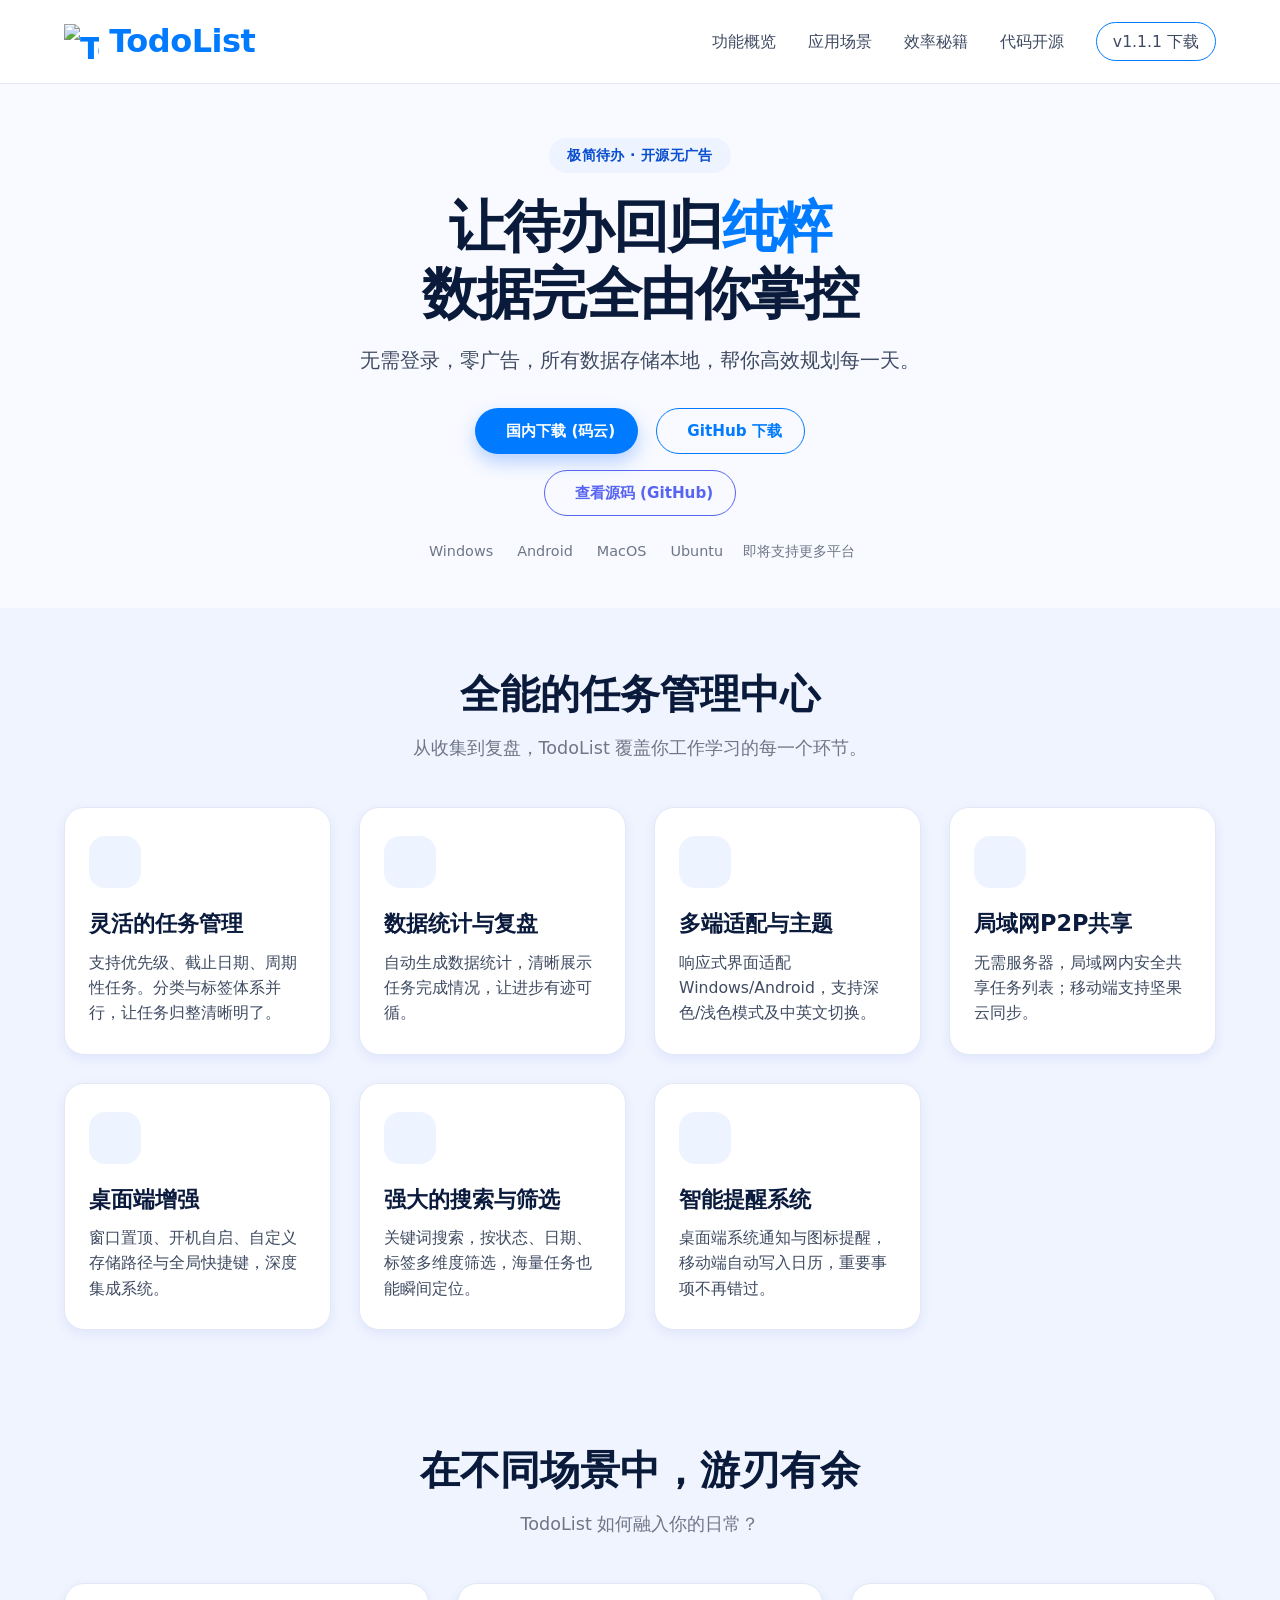
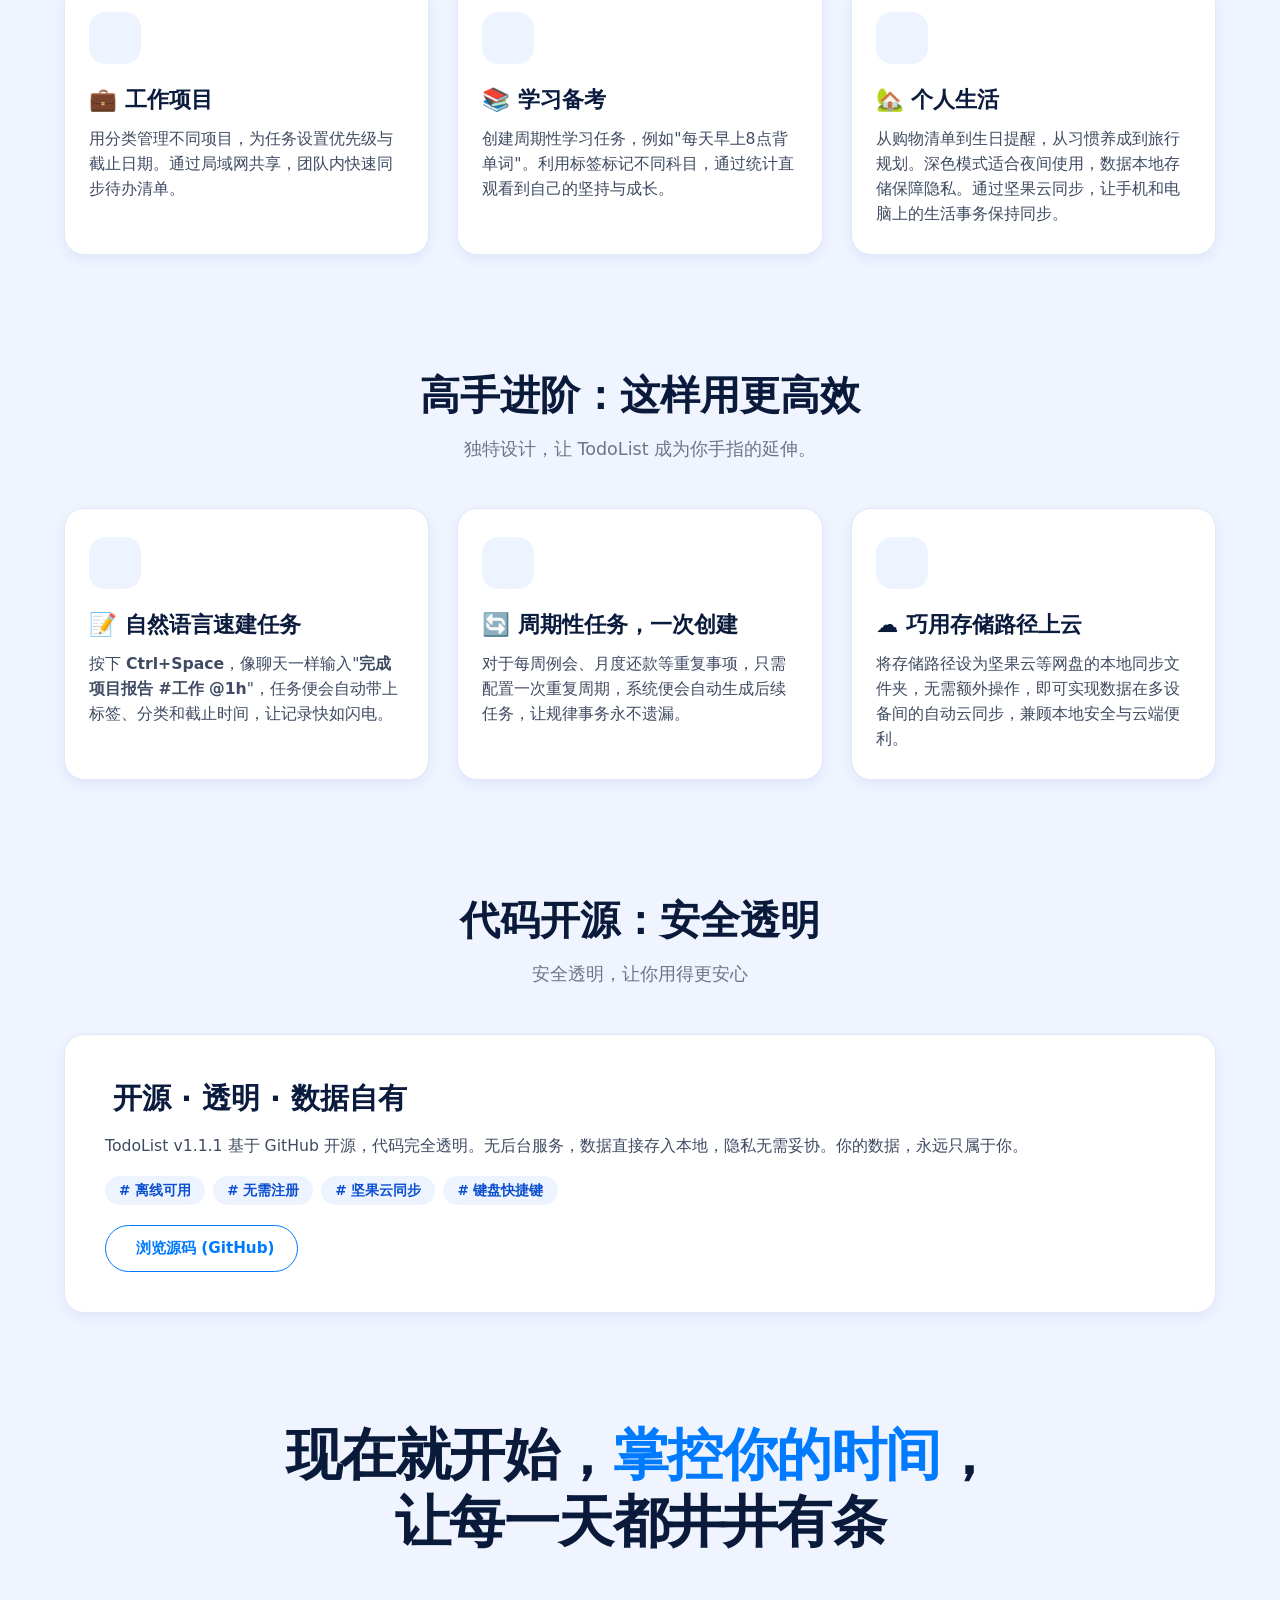
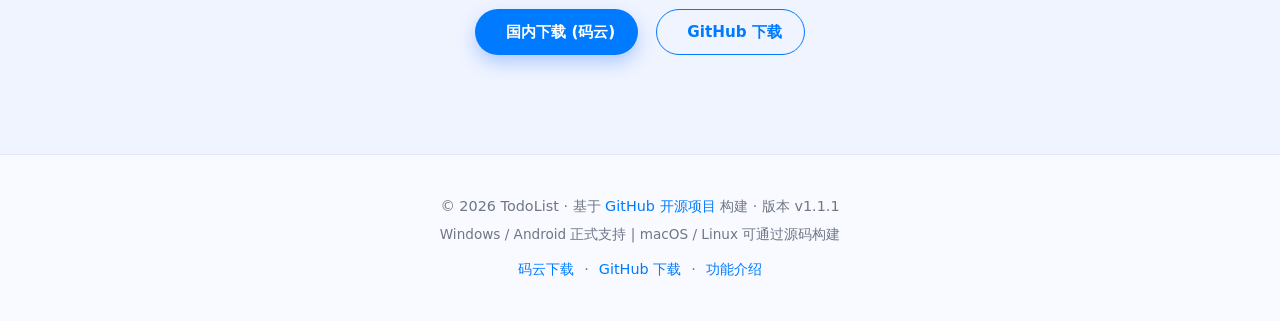
==== docs/index.html @ 0b4b512d "docs: update GitHub Pages for release v1.1.1." ====
<!DOCTYPE html>
<html lang="zh-CN">

<head>
    <meta charset="UTF-8">
    <meta name="viewport" content="width=device-width, initial-scale=1.0, maximum-scale=5.0, user-scalable=yes">
    <title>TodoList - 极简待办 · 数据自有 · 开源高效</title>
    <link href="https://cdn.jsdelivr.net/npm/remixicon@4.1.0/fonts/remixicon.css" rel="stylesheet"/>
    <link rel="icon" type="image/x-icon" href="/docs/favicon.ico">
    <style>
        /* ===================================
           TodoList 官网样式 - 蓝色主题
           全宽响应式布局
           =================================== */

        /* CSS 变量 */
        :root {
            /* 蓝色主色调 */
            --primary: #007bff;
            --primary-dark: #0a4fcf;
            --primary-light: #eef4ff;
            --primary-soft: #d9e7ff;
            --surface: #ffffff;
            --background: #f8faff;
            --background-alt: #f0f4ff;
            --text-primary: #0b1b3d;
            --text-secondary: #3f4b62;
            --text-muted: #6e7687;
            --border: #e2e8f5;
            --shadow-sm: 0 4px 12px rgba(26, 80, 200, 0.08);
            --shadow-md: 0 12px 28px rgba(17, 51, 150, 0.12);
            --radius: 20px;
            --radius-sm: 12px;
            --transition: all 0.3s ease;
        }

        /* 全局重置 */
        * {
            margin: 0;
            padding: 0;
            box-sizing: border-box;
        }

        html {
            scroll-behavior: smooth;
            scroll-padding-top: 80px;
        }

        body {
            font-family: 'Inter', system-ui, -apple-system, 'Segoe UI', Roboto, 'Helvetica Neue', sans-serif;
            background-color: var(--background);
            color: var(--text-primary);
            line-height: 1.6;
            -webkit-font-smoothing: antialiased;
            width: 100%;
            min-height: 100vh;
        }

        /* ===================================
           导航栏
           =================================== */
        .navbar {
            width: 100%;
            background: rgba(255, 255, 255, 0.9);
            backdrop-filter: blur(12px);
            -webkit-backdrop-filter: blur(12px);
            border-bottom: 1px solid var(--border);
            position: sticky;
            top: 0;
            z-index: 1000;
        }

        .nav-inner {
            width: 100%;
            padding: 16px 5vw;
            display: flex;
            align-items: center;
            justify-content: space-between;
            flex-wrap: wrap;
            gap: 16px;
        }

        .logo {
            display: flex;
            align-items: center;
            gap: 10px;
            font-weight: 800;
            font-size: clamp(1.3rem, 2.8vw, 2.0rem);
            color: var(--primary);
            letter-spacing: -0.5px;
            white-space: nowrap;
        }

        .logo i {
            font-size: clamp(1.6rem, 3vw, 2rem);
            color: var(--primary);
        }

        /* 自定义Logo图标样式 */
        .logo-icon {
            width: clamp(1.8rem, 3vw, 2.2rem);
            height: clamp(1.8rem, 3vw, 2.2rem);
            object-fit: contain;
            /* 如果图标边缘有锯齿，可添加以下属性柔化 */
            image-rendering: auto;
        }

        /* 移动端菜单按钮 */
        .mobile-menu-toggle {
            display: none;
            background: none;
            border: none;
            font-size: 1.8rem;
            color: var(--text-primary);
            cursor: pointer;
            padding: 4px 8px;
        }

        .nav-links {
            display: flex;
            align-items: center;
            gap: clamp(16px, 3vw, 32px);
            flex-wrap: wrap;
        }

        .nav-links a {
            text-decoration: none;
            color: var(--text-secondary);
            font-weight: 500;
            transition: var(--transition);
            font-size: clamp(0.9rem, 1.5vw, 0.98rem);
            white-space: nowrap;
        }

        .nav-links a:hover {
            color: var(--primary);
        }

        /* 按钮样式 */
        .btn {
            padding: 10px 22px;
            border-radius: 40px;
            font-weight: 600;
            text-decoration: none;
            display: inline-flex;
            align-items: center;
            gap: 8px;
            transition: var(--transition);
            font-size: clamp(0.88rem, 1.4vw, 0.95rem);
            border: 1px solid transparent;
            cursor: pointer;
            white-space: nowrap;
        }

        .btn-sm {
            padding: 6px 16px;
            font-size: 0.85rem;
        }

        .btn-primary {
            background: var(--primary);
            color: white;
            box-shadow: 0 8px 18px rgba(30, 111, 255, 0.3);
        }

        .btn-primary:hover {
            background: var(--primary-dark);
            transform: translateY(-2px);
            box-shadow: 0 14px 24px rgba(30, 111, 255, 0.35);
        }

        .btn-outline {
            background: transparent;
            border-color: var(--primary);
            color: var(--primary);
        }

        .btn-outline:hover {
            background: var(--primary-light);
            transform: translateY(-2px);
        }

        /* ===================================
           英雄区域
           =================================== */
        .hero {
            width: 100%;
            padding: 6vh 5vw 5vh;
            text-align: center;
        }

        .hero-content {
            width: 100%;
            max-width: 800px;
            margin: 0 auto;
            padding: 0 1rem;
        }

        .badge {
            background: var(--primary-light);
            color: var(--primary-dark);
            font-weight: 600;
            padding: 6px 18px;
            border-radius: 30px;
            display: inline-block;
            margin-bottom: 20px;
            font-size: clamp(0.8rem, 1.4vw, 0.9rem);
            letter-spacing: 0.3px;
        }

        .hero h1 {
            font-size: clamp(2rem, 5vw, 3.5rem);
            font-weight: 800;
            letter-spacing: -1.5px;
            margin-bottom: 16px;
            line-height: 1.2;
            color: #0a1a3a;
            word-break: keep-all;
        }

        .hero-highlight {
            color: var(--primary);
            position: relative;
        }

        .hero-desc {
            font-size: clamp(1rem, 2vw, 1.25rem);
            color: var(--text-secondary);
            max-width: 680px;
            margin: 0 auto 32px;
            padding: 0 1rem;
        }

        .hero-buttons {
            display: flex;
            justify-content: center;
            gap: clamp(12px, 2vw, 18px);
            flex-wrap: wrap;
            margin-top: 28px;
        }

        .platform-info {
            margin-top: clamp(16px, 2vw, 24px);
            color: var(--text-muted);
            font-size: clamp(0.82rem, 1.3vw, 0.9rem);
            display: flex;
            justify-content: center;
            gap: clamp(12px, 2vw, 20px);
            flex-wrap: wrap;
        }

        .platform-info span {
            display: inline-flex;
            align-items: center;
            gap: 4px;
        }

        /* ===================================
           通用区块
           =================================== */
        .section {
            width: 100%;
            padding: clamp(40px, 6vh, 70px) 0;
        }

        .section-alt {
            background: var(--background-alt);
        }

        .section-inner {
            width: 100%;
            padding: 0 5vw;
        }

        .section-title {
            text-align: center;
            margin-bottom: clamp(32px, 5vh, 48px);
        }

        .section-title h2 {
            font-size: clamp(1.6rem, 3.5vw, 2.5rem);
            font-weight: 700;
            color: #0a1a3a;
            margin-bottom: 8px;
        }

        .section-title p {
            color: var(--text-muted);
            font-size: clamp(0.95rem, 1.6vw, 1.1rem);
        }

        /* 网格系统 */
        .grid {
            display: grid;
            gap: clamp(16px, 2.5vw, 28px);
            width: 100%;
        }

        .grid-3 {
            grid-template-columns: repeat(auto-fit, minmax(min(100%, 320px), 1fr));
        }

        .grid-4 {
            grid-template-columns: repeat(auto-fit, minmax(min(100%, 260px), 1fr));
        }

        /* 卡片 */
        .card {
            background: var(--surface);
            padding: clamp(20px, 3vw, 28px) clamp(18px, 2.5vw, 24px);
            border-radius: var(--radius);
            box-shadow: var(--shadow-sm);
            transition: var(--transition);
            border: 1px solid var(--border);
            height: 100%;
        }

        .card:hover {
            transform: translateY(-5px);
            box-shadow: var(--shadow-md);
            border-color: var(--primary-soft);
        }

        .card-icon {
            font-size: clamp(1.8rem, 3vw, 2.2rem);
            color: var(--primary);
            margin-bottom: clamp(14px, 2vw, 18px);
            background: var(--primary-light);
            width: clamp(42px, 6vw, 52px);
            height: clamp(42px, 6vw, 52px);
            display: flex;
            align-items: center;
            justify-content: center;
            border-radius: 16px;
            flex-shrink: 0;
        }

        .card h3 {
            font-size: clamp(1.15rem, 1.8vw, 1.4rem);
            margin-bottom: 8px;
            font-weight: 650;
        }

        .card p {
            color: var(--text-secondary);
            font-size: clamp(0.9rem, 1.4vw, 0.98rem);
            line-height: 1.6;
        }

        /* 开源特色区块 */
        .oss-highlight {
            background: var(--surface);
            border-radius: var(--radius);
            padding: clamp(24px, 4vw, 40px);
            display: flex;
            flex-wrap: wrap;
            gap: clamp(20px, 3vw, 30px);
            align-items: center;
            border: 1px solid var(--border);
            box-shadow: var(--shadow-sm);
            width: 100%;
        }

        .oss-text {
            flex: 1 1 300px;
            min-width: 260px;
        }

        .oss-text h3 {
            font-size: clamp(1.3rem, 2.5vw, 1.8rem);
            font-weight: 700;
            margin-bottom: 12px;
        }

        .icon-blue {
            color: var(--primary);
            margin-right: 8px;
        }

        .oss-text p {
            color: var(--text-secondary);
            margin-bottom: 18px;
            font-size: clamp(0.9rem, 1.4vw, 0.98rem);
        }

        .tag-list {
            display: flex;
            flex-wrap: wrap;
            gap: 8px;
            margin: 16px 0 20px;
        }

        .tag {
            background: var(--primary-light);
            color: var(--primary-dark);
            padding: 4px 14px;
            border-radius: 20px;
            font-size: clamp(0.78rem, 1.2vw, 0.85rem);
            font-weight: 600;
            white-space: nowrap;
        }

        .platform-icons {
            display: flex;
            flex-wrap: wrap;
            gap: 8px;
            align-items: center;
        }

        .platform-icons i {
            font-size: clamp(1.8rem, 3vw, 2.2rem);
            color: var(--text-secondary);
            transition: var(--transition);
        }

        .platform-icons i:hover {
            color: var(--primary);
        }

        /* 用户评价卡片 */
        .testimonial-card {
            background: var(--primary-light);
            padding: clamp(18px, 2.5vw, 24px);
            border-radius: var(--radius);
            border: none;
        }

        .testimonial-text {
            font-style: italic;
            margin-bottom: 14px;
            color: var(--text-secondary);
            font-size: clamp(0.9rem, 1.4vw, 0.95rem);
        }

        .testimonial-author {
            color: var(--primary-dark);
            font-weight: 650;
        }

        /* ===================================
           结尾下载引导区 (CTA Bottom)
           =================================== */
        .hero-bottom {
            padding: 6vh 5vw 5vh;
            background: var(--background-alt);
        }

        .hero-bottom .hero-buttons {
            margin-top: 54px;
            margin-bottom: 54px;
        }

        /* ===================================
           页脚
           =================================== */
        .footer {
            width: 100%;
            padding: clamp(30px, 5vh, 40px) 0;
            border-top: 1px solid var(--border);
            text-align: center;
        }

        .footer-inner {
            width: 100%;
            padding: 0 5vw;
            color: var(--text-muted);
            font-size: clamp(0.82rem, 1.3vw, 0.9rem);
        }

        .footer a {
            color: var(--primary);
            text-decoration: none;
            transition: var(--transition);
        }

        .footer a:hover {
            text-decoration: underline;
        }

        .footer-sub {
            margin-top: 6px;
            font-size: clamp(0.78rem, 1.2vw, 0.85rem);
        }

        .footer-links {
            margin-top: 12px;
            display: flex;
            justify-content: center;
            align-items: center;
            gap: 10px;
            flex-wrap: wrap;
        }

        /* ===================================
           响应式设计 - 移动端适配
           =================================== */
        /* 平板及以下 */
        @media (max-width: 768px) {
            .nav-inner {
                padding: 12px 4vw;
            }

            .mobile-menu-toggle {
                display: block;
            }

            .nav-links {
                display: none;
                width: 100%;
                flex-direction: column;
                align-items: flex-start;
                gap: 12px;
                padding: 12px 0;
                border-top: 1px solid var(--border);
            }

            .nav-links.active {
                display: flex;
            }

            .nav-links a {
                font-size: 1rem;
            }

            .hero {
                padding: 4vh 4vw 4vh;
            }

            .hero-buttons {
                flex-direction: column;
                align-items: center;
                gap: 12px;
            }

            .hero-bottom {
                padding: 4vh 4vw 4vh;
            }

            .btn {
                width: 100%;
                justify-content: center;
                max-width: 320px;
            }

            .oss-highlight {
                flex-direction: column;
                text-align: center;
            }

            .platform-icons {
                justify-content: center;
            }

            .platform-info {
                flex-direction: column;
                gap: 8px;
            }

            .grid {
                gap: 16px;
            }
        }

        /* 大屏幕优化 */
        @media (min-width: 1400px) {
            .section-inner {
                padding: 0 8vw;
            }

            .nav-inner {
                padding: 16px 8vw;
            }

            .hero {
                padding: 8vh 8vw 6vh;
            }
        }

        /* 超宽屏 */
        @media (min-width: 2000px) {
            .section-inner {
                padding: 0 12vw;
            }

            .nav-inner {
                padding: 16px 12vw;
            }
        }
    </style>
</head>

<body>
    <!-- ==================== 导航栏 ==================== -->
    <nav class="navbar">
        <div class="nav-inner">
            <div class="logo">
                <img src="favicon.ico" alt="TodoList" class="logo-icon" />
<!--                <i class="ri-checkbox-circle-line"></i>-->
                <span>TodoList</span>
            </div>
            <button class="mobile-menu-toggle" aria-label="菜单">
                <i class="ri-menu-line"></i>
            </button>
            <div class="nav-links">
                <a href="#features">功能概览</a>
                <a href="#scenarios">应用场景</a>
                <a href="#tips">效率秘籍</a>
                <a href="#oss">代码开源</a>
                <a href="https://github.com/TangIsLearning/TodoList/releases/tag/v1.1.1" target="_blank"
                   class="btn btn-outline btn-sm">v1.1.1 下载</a>
            </div>
        </div>
    </nav>

    <!-- ==================== 英雄头部 ==================== -->
    <header class="hero" id="home">
        <div class="hero-content">
                <span class="badge">
                    <i class="ri-sparkling-line"></i> 极简待办 · 开源无广告
                </span>
            <h1>
                让待办回归<span class="hero-highlight">纯粹</span><br>数据完全由你掌控
            </h1>
            <p class="hero-desc">
                无需登录，零广告，所有数据存储本地，帮你高效规划每一天。
            </p>

            <div class="hero-buttons">
                <a href="https://gitee.com/tang-is-learnig/TodoList/releases/tag/v1.1.1" target="_blank"
                   class="btn btn-primary">
                    <i class="ri-download-2-line"></i> 国内下载 (码云)
                </a>
                <a href="https://github.com/TangIsLearning/TodoList/releases/tag/v1.1.1" target="_blank"
                   class="btn btn-outline">
                    <i class="ri-github-fill"></i> GitHub 下载
                </a>
            </div>

            <div style="margin-top: 16px;">
                <a href="https://github.com/TangIsLearning/TodoList" target="_blank" class="btn btn-outline"
                   style="border-color: #5865f2; color: #5865f2;">
                    <i class="ri-code-s-slash-line"></i> 查看源码 (GitHub)
                </a>
            </div>

            <div class="platform-info">
                <span><i class="ri-windows-fill"></i> Windows</span>
                <span><i class="ri-android-fill"></i> Android</span>
                <span><i class="ri-macbook-line"></i> MacOS</span>
                <span><i class="ri-ubuntu-line"></i> Ubuntu</span>
                <span>即将支持更多平台</span>
            </div>
        </div>
    </header>

    <!-- ==================== 核心功能 ==================== -->
    <section class="section section-alt" id="features">
        <div class="section-inner">
            <div class="section-title">
                <h2>全能的任务管理中心</h2>
                <p>从收集到复盘，TodoList 覆盖你工作学习的每一个环节。</p>
            </div>
            <div class="grid grid-4">
                <div class="card">
                    <div class="card-icon"><i class="ri-list-check-3"></i></div>
                    <h3>灵活的任务管理</h3>
                    <p>支持优先级、截止日期、周期性任务。分类与标签体系并行，让任务归整清晰明了。</p>
                </div>
                <div class="card">
                    <div class="card-icon"><i class="ri-pie-chart-line"></i></div>
                    <h3>数据统计与复盘</h3>
                    <p>自动生成数据统计，清晰展示任务完成情况，让进步有迹可循。</p>
                </div>
                <div class="card">
                    <div class="card-icon"><i class="ri-smartphone-line"></i></div>
                    <h3>多端适配与主题</h3>
                    <p>响应式界面适配Windows/Android，支持深色/浅色模式及中英文切换。</p>
                </div>
                <div class="card">
                    <div class="card-icon"><i class="ri-share-line"></i></div>
                    <h3>局域网P2P共享</h3>
                    <p>无需服务器，局域网内安全共享任务列表；移动端支持坚果云同步。</p>
                </div>
                <div class="card">
                    <div class="card-icon"><i class="ri-computer-line"></i></div>
                    <h3>桌面端增强</h3>
                    <p>窗口置顶、开机自启、自定义存储路径与全局快捷键，深度集成系统。</p>
                </div>
                <div class="card">
                    <div class="card-icon"><i class="ri-search-line"></i></div>
                    <h3>强大的搜索与筛选</h3>
                    <p>关键词搜索，按状态、日期、标签多维度筛选，海量任务也能瞬间定位。</p>
                </div>
                <div class="card">
                    <div class="card-icon"><i class="ri-notification-3-line"></i></div>
                    <h3>智能提醒系统</h3>
                    <p>桌面端系统通知与图标提醒，移动端自动写入日历，重要事项不再错过。</p>
                </div>
            </div>
        </div>
    </section>

    <!-- ==================== 应用场景 ==================== -->
    <section class="section section-alt" id="scenarios">
        <div class="section-inner">
            <div class="section-title">
                <h2>在不同场景中，游刃有余</h2>
                <p>TodoList 如何融入你的日常？</p>
            </div>
            <div class="grid grid-3">
                <div class="card">
                    <div class="card-icon"><i class="ri-briefcase-line"></i></div>
                    <h3>💼 工作项目</h3>
                    <p>用分类管理不同项目，为任务设置优先级与截止日期。通过局域网共享，团队内快速同步待办清单。</p>
                </div>
                <div class="card">
                    <div class="card-icon"><i class="ri-book-read-line"></i></div>
                    <h3>📚 学习备考</h3>
                    <p>创建周期性学习任务，例如"每天早上8点背单词"。利用标签标记不同科目，通过统计直观看到自己的坚持与成长。</p>
                </div>
                <div class="card">
                    <div class="card-icon"><i class="ri-home-heart-line"></i></div>
                    <h3>🏡 个人生活</h3>
                    <p>
                        从购物清单到生日提醒，从习惯养成到旅行规划。深色模式适合夜间使用，数据本地存储保障隐私。通过坚果云同步，让手机和电脑上的生活事务保持同步。</p>
                </div>
            </div>
        </div>
    </section>

    <!-- ==================== 效率秘籍 ==================== -->
    <section class="section section-alt" id="tips">
        <div class="section-inner">
            <div class="section-title">
                <h2>高手进阶：这样用更高效</h2>
                <p>独特设计，让 TodoList 成为你手指的延伸。</p>
            </div>
            <div class="grid grid-3">
                <div class="card">
                    <div class="card-icon"><i class="ri-keyboard-box-line"></i></div>
                    <h3>📝 自然语言速建任务</h3>
                    <p>按下 <strong>Ctrl+Space</strong>，像聊天一样输入"<strong>完成项目报告 #工作
                        @1h</strong>"，任务便会自动带上标签、分类和截止时间，让记录快如闪电。</p>
                </div>
                <div class="card">
                    <div class="card-icon"><i class="ri-loop-left-line"></i></div>
                    <h3>🔄 周期性任务，一次创建</h3>
                    <p>对于每周例会、月度还款等重复事项，只需配置一次重复周期，系统便会自动生成后续任务，让规律事务永不遗漏。</p>
                </div>
                <div class="card">
                    <div class="card-icon"><i class="ri-folder-settings-line"></i></div>
                    <h3>☁️ 巧用存储路径上云</h3>
                    <p>
                        将存储路径设为坚果云等网盘的本地同步文件夹，无需额外操作，即可实现数据在多设备间的自动云同步，兼顾本地安全与云端便利。</p>
                </div>
            </div>
        </div>
    </section>

    <!-- ==================== 开源与数据自有 ==================== -->
    <section class="section section-alt" id="oss">
        <div class="section-inner">
            <div class="section-title">
                <h2>代码开源：安全透明</h2>
                <p>安全透明，让你用得更安心</p>
            </div>
            <div class="oss-highlight">
                <div class="oss-text">
                    <h3><i class="ri-open-source-line icon-blue"></i> 开源 · 透明 · 数据自有</h3>
                    <p>TodoList v1.1.1 基于 GitHub
                        开源，代码完全透明。无后台服务，数据直接存入本地，隐私无需妥协。你的数据，永远只属于你。</p>
                    <div class="tag-list">
                        <span class="tag"># 离线可用</span>
                        <span class="tag"># 无需注册</span>
                        <span class="tag"># 坚果云同步</span>
                        <span class="tag"># 键盘快捷键</span>
                    </div>
                    <a href="https://github.com/TangIsLearning/TodoList" target="_blank" class="btn btn-outline">
                        <i class="ri-git-repository-line"></i> 浏览源码 (GitHub)
                    </a>
                </div>
                <div class="platform-icons">
                    <i class="ri-windows-fill" title="Windows 原生支持"></i>
                    <i class="ri-android-fill" title="Android 移动端"></i>
                    <i class="ri-macbook-line" title="macOS 桌面端"></i>
                    <i class="ri-ubuntu-line" title="Ubuntu 桌面端"></i>
                </div>
            </div>
        </div>
    </section>

    <!-- ==================== 用户评价 ==================== -->
    <!-- <section class="section" id="testimonials">
        <div class="section-inner">
            <div class="section-title">
                <h2>用户与开发者之声</h2>
                <p>极简设计，获得效率爱好者推荐。</p>
            </div>
            <div class="grid grid-3">
                <div class="testimonial-card">
                    <p class="testimonial-text">"TodoList 是我用过最干净的开源待办工具。没有广告，不用登录，数据在本地特别安心。快捷键创建任务太方便了。"</p>
                    <strong class="testimonial-author">@ 数字生活爱好者</strong>
                </div>
                <div class="testimonial-card">
                    <p class="testimonial-text">"局域网共享功能解决了我和同事间快速同步任务的需求，配合坚果云，手机和电脑无缝衔接。"</p>
                    <strong class="testimonial-author">@ 独立开发者</strong>
                </div>
                <div class="testimonial-card">
                    <p class="testimonial-text">"源码清晰，适合二次开发。已经把它作为日常项目管理的轻量补充，五星推荐。"</p>
                    <strong class="testimonial-author">@ 开源社区贡献者</strong>
                </div>
            </div>
        </div>
    </section> -->

    <!-- ==================== 结尾下载引导（与Hero区域样式一致） ==================== -->
    <section class="hero hero-bottom" id="cta-bottom">
        <div class="hero-content">
            <h1>
                现在就开始，<span class="hero-highlight">掌控你的时间</span>，让每一天都井井有条
            </h1>
            <div class="hero-buttons">
                <a href="https://gitee.com/tang-is-learnig/TodoList/releases/tag/v1.1.1" target="_blank"
                   class="btn btn-primary">
                    <i class="ri-download-2-line"></i> 国内下载 (码云)
                </a>
                <a href="https://github.com/TangIsLearning/TodoList/releases/tag/v1.1.1" target="_blank"
                   class="btn btn-outline">
                    <i class="ri-github-fill"></i> GitHub 下载
                </a>
            </div>
        </div>
    </section>

    <!-- ==================== 页脚 ==================== -->
    <footer class="footer">
        <div class="footer-inner">
            <p>© 2026 TodoList · 基于 <a href="https://github.com/TangIsLearning/TodoList" target="_blank">GitHub
                开源项目</a>
                构建 · 版本 v1.1.1</p>
            <p class="footer-sub">Windows / Android 正式支持 | macOS / Linux 可通过源码构建</p>
            <p class="footer-links">
                <a href="https://gitee.com/tang-is-learnig/TodoList/releases/tag/v1.1.1" target="_blank">
                    <i class="ri-download-cloud-2-line"></i> 码云下载
                </a>
                <span>·</span>
                <a href="https://github.com/TangIsLearning/TodoList/releases/tag/v1.1.1" target="_blank">
                    <i class="ri-github-fill"></i> GitHub 下载
                </a>
                <span>·</span>
                <a href="https://mp.weixin.qq.com/s/2aa22rVTOxx9aQPfM12xcQ" target="_blank">功能介绍</a>
            </p>
        </div>
    </footer>

    <script>
        const menuToggle = document.querySelector('.mobile-menu-toggle');
        const navLinks = document.querySelector('.nav-links');

        menuToggle.addEventListener('click', () => {
            navLinks.classList.toggle('active');
            const icon = menuToggle.querySelector('i');
            if (navLinks.classList.contains('active')) {
                icon.className = 'ri-close-line';
            } else {
                icon.className = 'ri-menu-line';
            }
        });

        navLinks.querySelectorAll('a').forEach(link => {
            link.addEventListener('click', () => {
                navLinks.classList.remove('active');
                menuToggle.querySelector('i').className = 'ri-menu-line';
            });
        });
    </script>
</body>

</html>
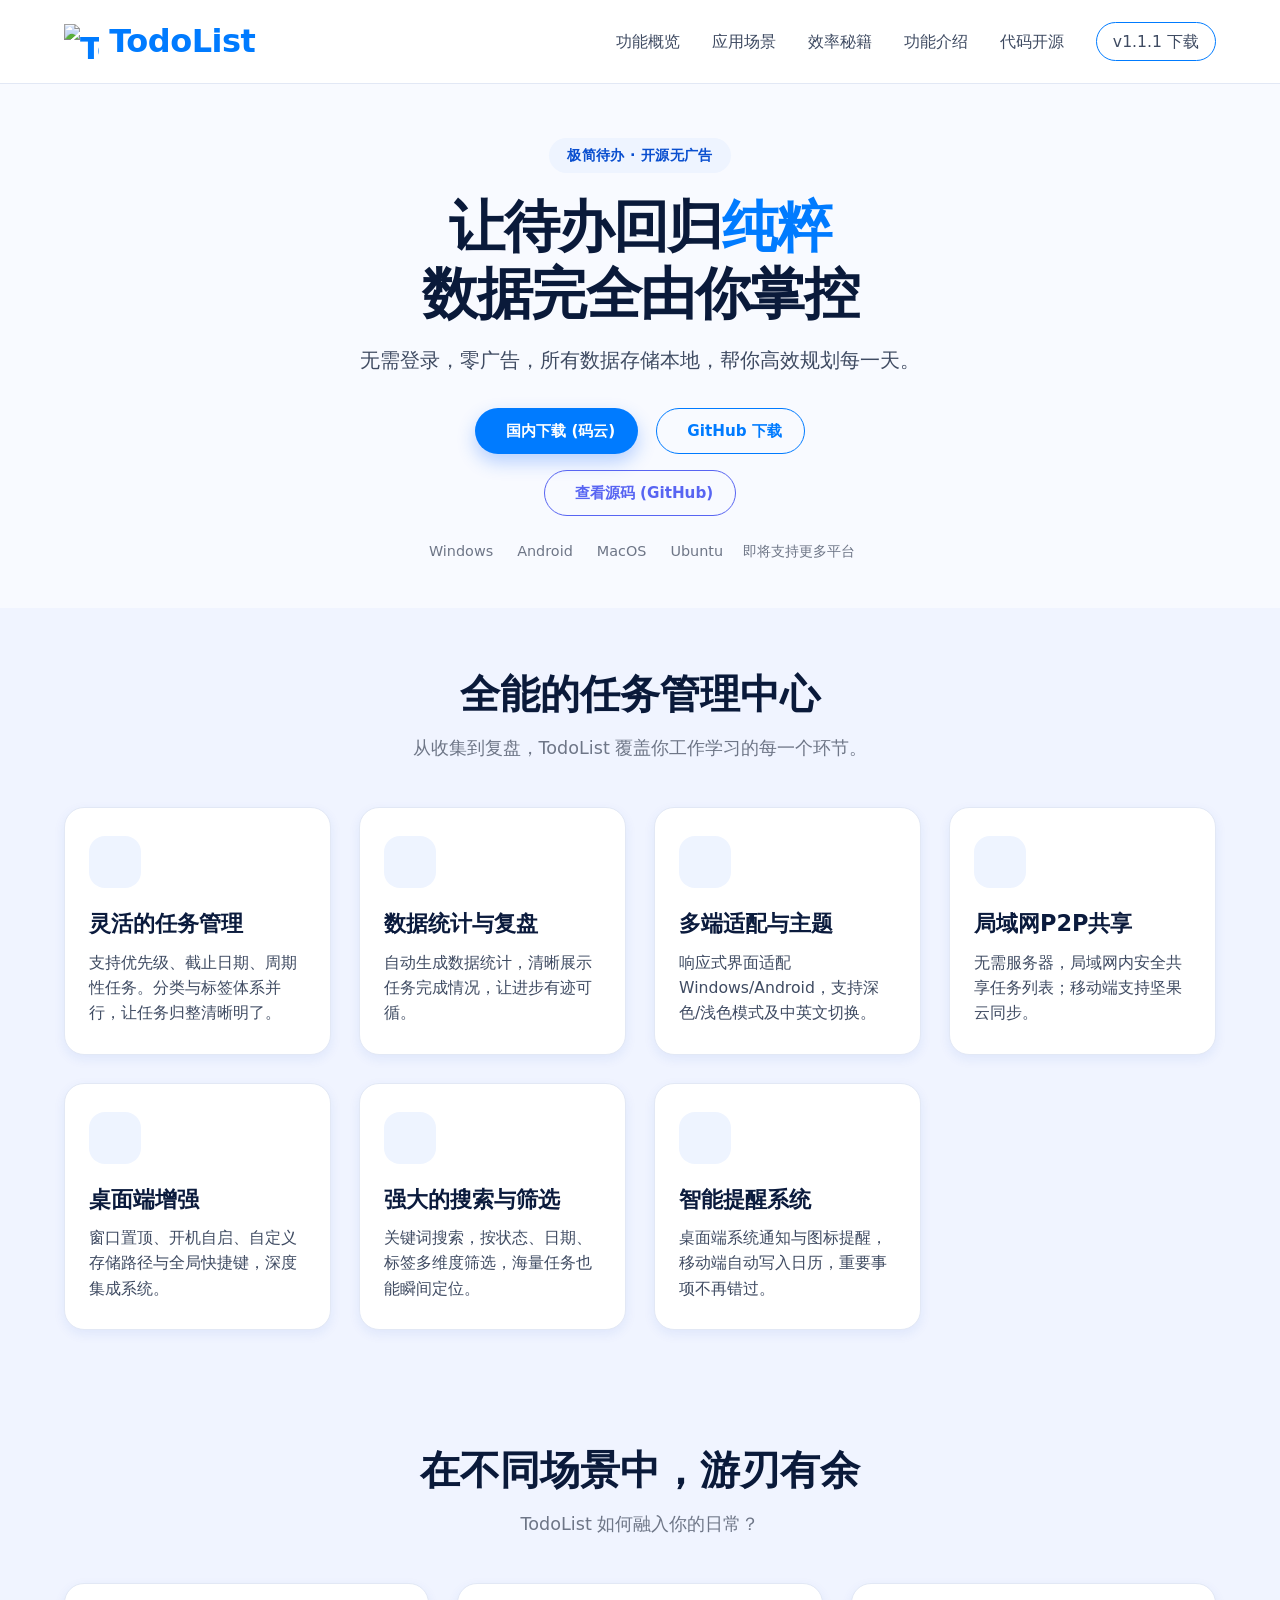
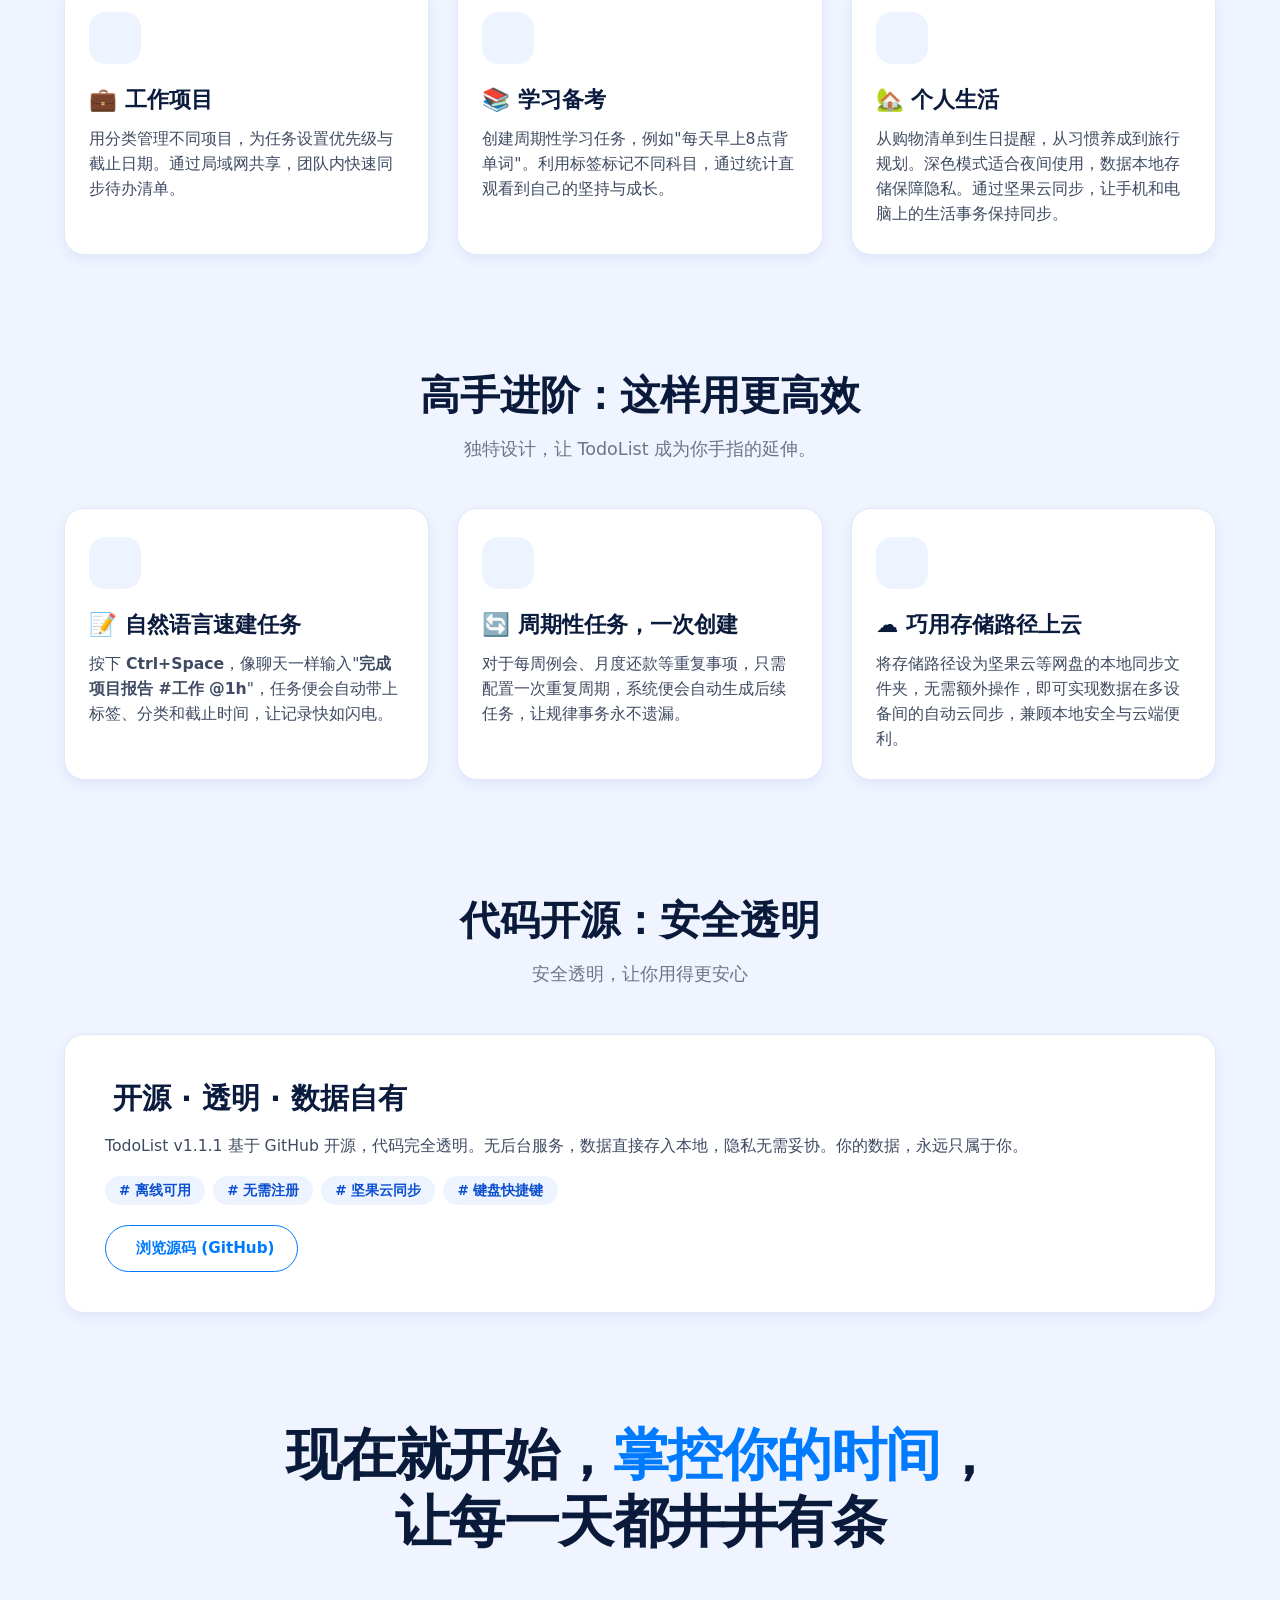
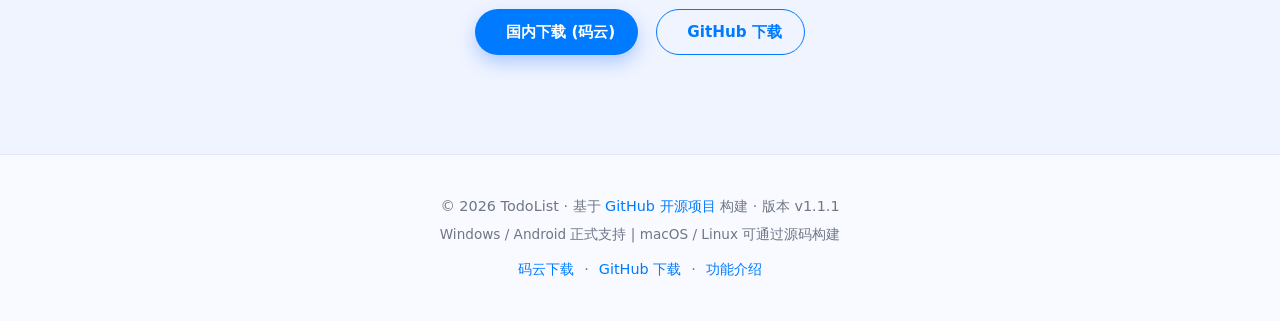
==== commit a7e6d2c2: "docs: add feature usage guide to GitHub Pages." ====
--- a/docs/index.html
+++ b/docs/index.html
@@ -605,6 +605,7 @@
                 <a href="#features">功能概览</a>
                 <a href="#scenarios">应用场景</a>
                 <a href="#tips">效率秘籍</a>
+                <a href="features.html" target="_blank" rel="noopener noreferrer">功能介绍</a>
                 <a href="#oss">代码开源</a>
                 <a href="https://github.com/TangIsLearning/TodoList/releases/tag/v1.1.1" target="_blank"
                    class="btn btn-outline btn-sm">v1.1.1 下载</a>
@@ -848,7 +849,7 @@
                     <i class="ri-github-fill"></i> GitHub 下载
                 </a>
                 <span>·</span>
-                <a href="https://mp.weixin.qq.com/s/2aa22rVTOxx9aQPfM12xcQ" target="_blank">功能介绍</a>
+                <a href="features.html" target="_blank" rel="noopener noreferrer">功能介绍</a>
             </p>
         </div>
     </footer>
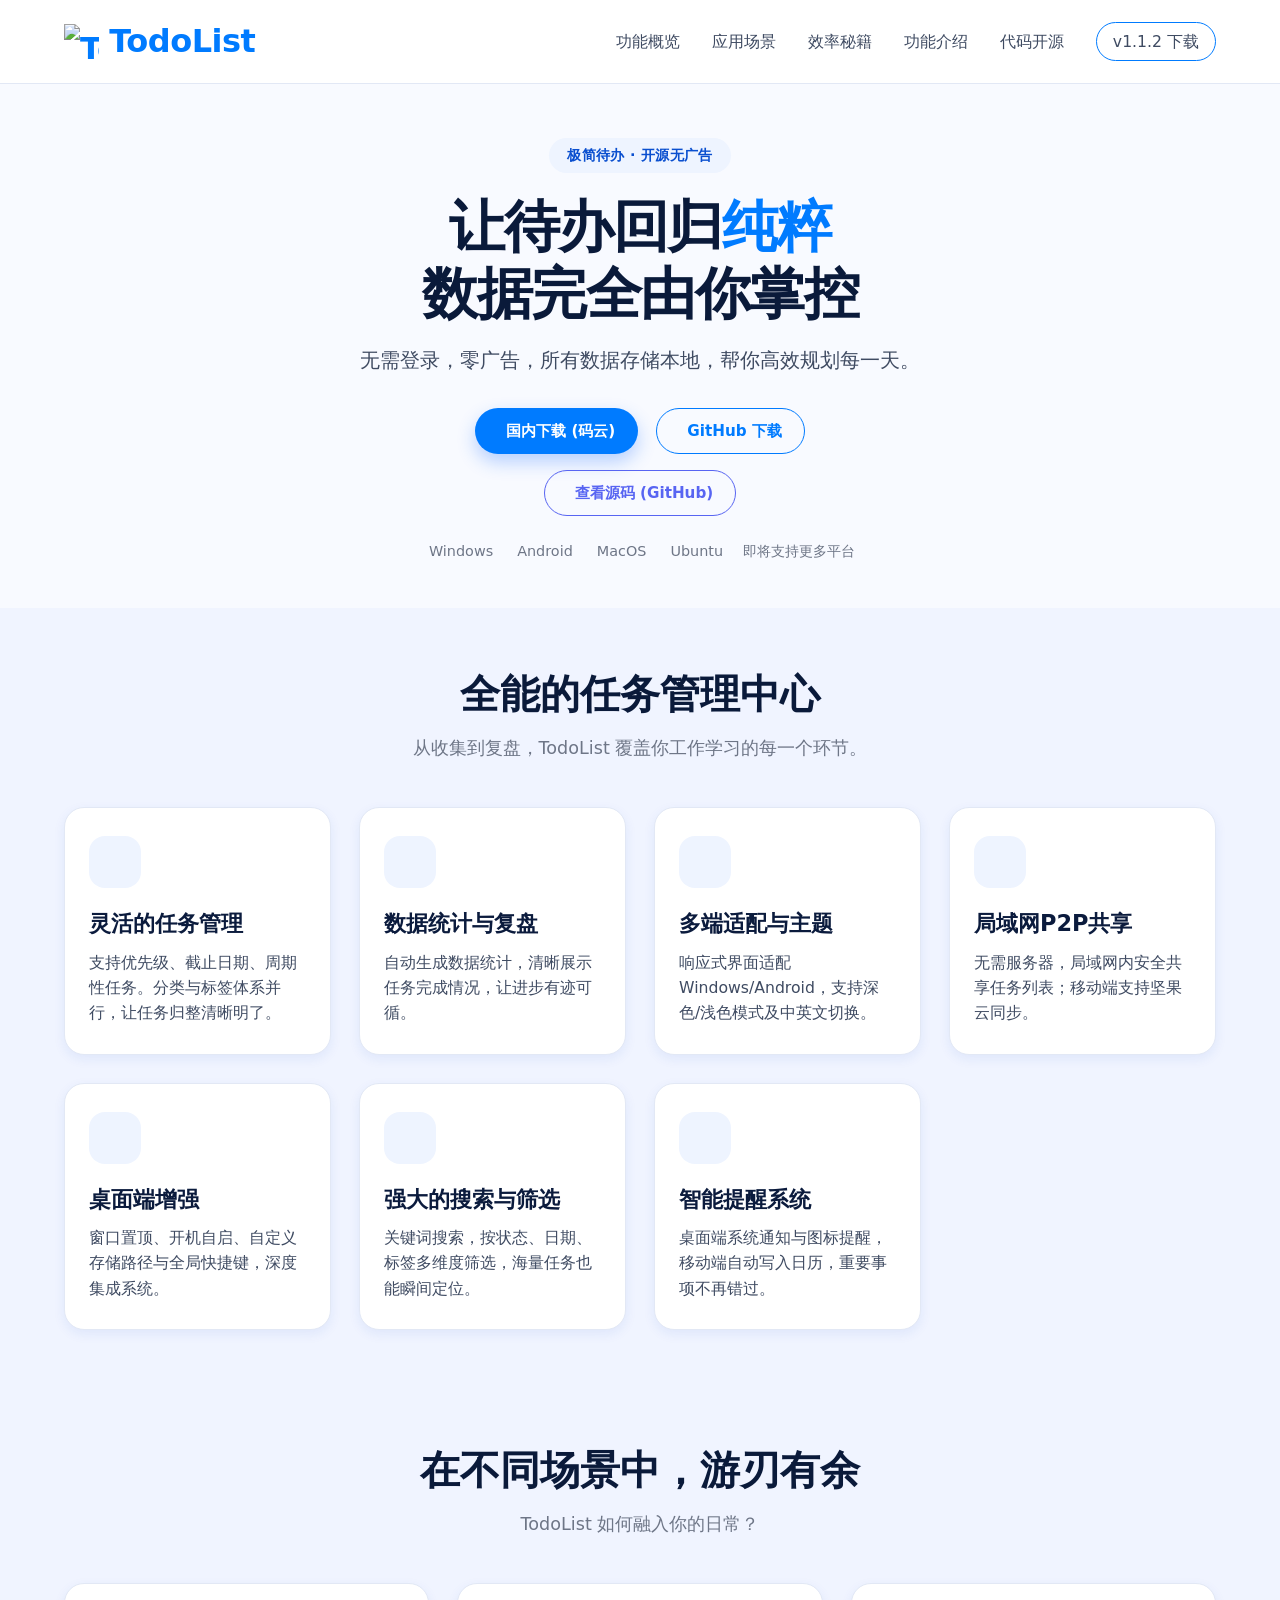
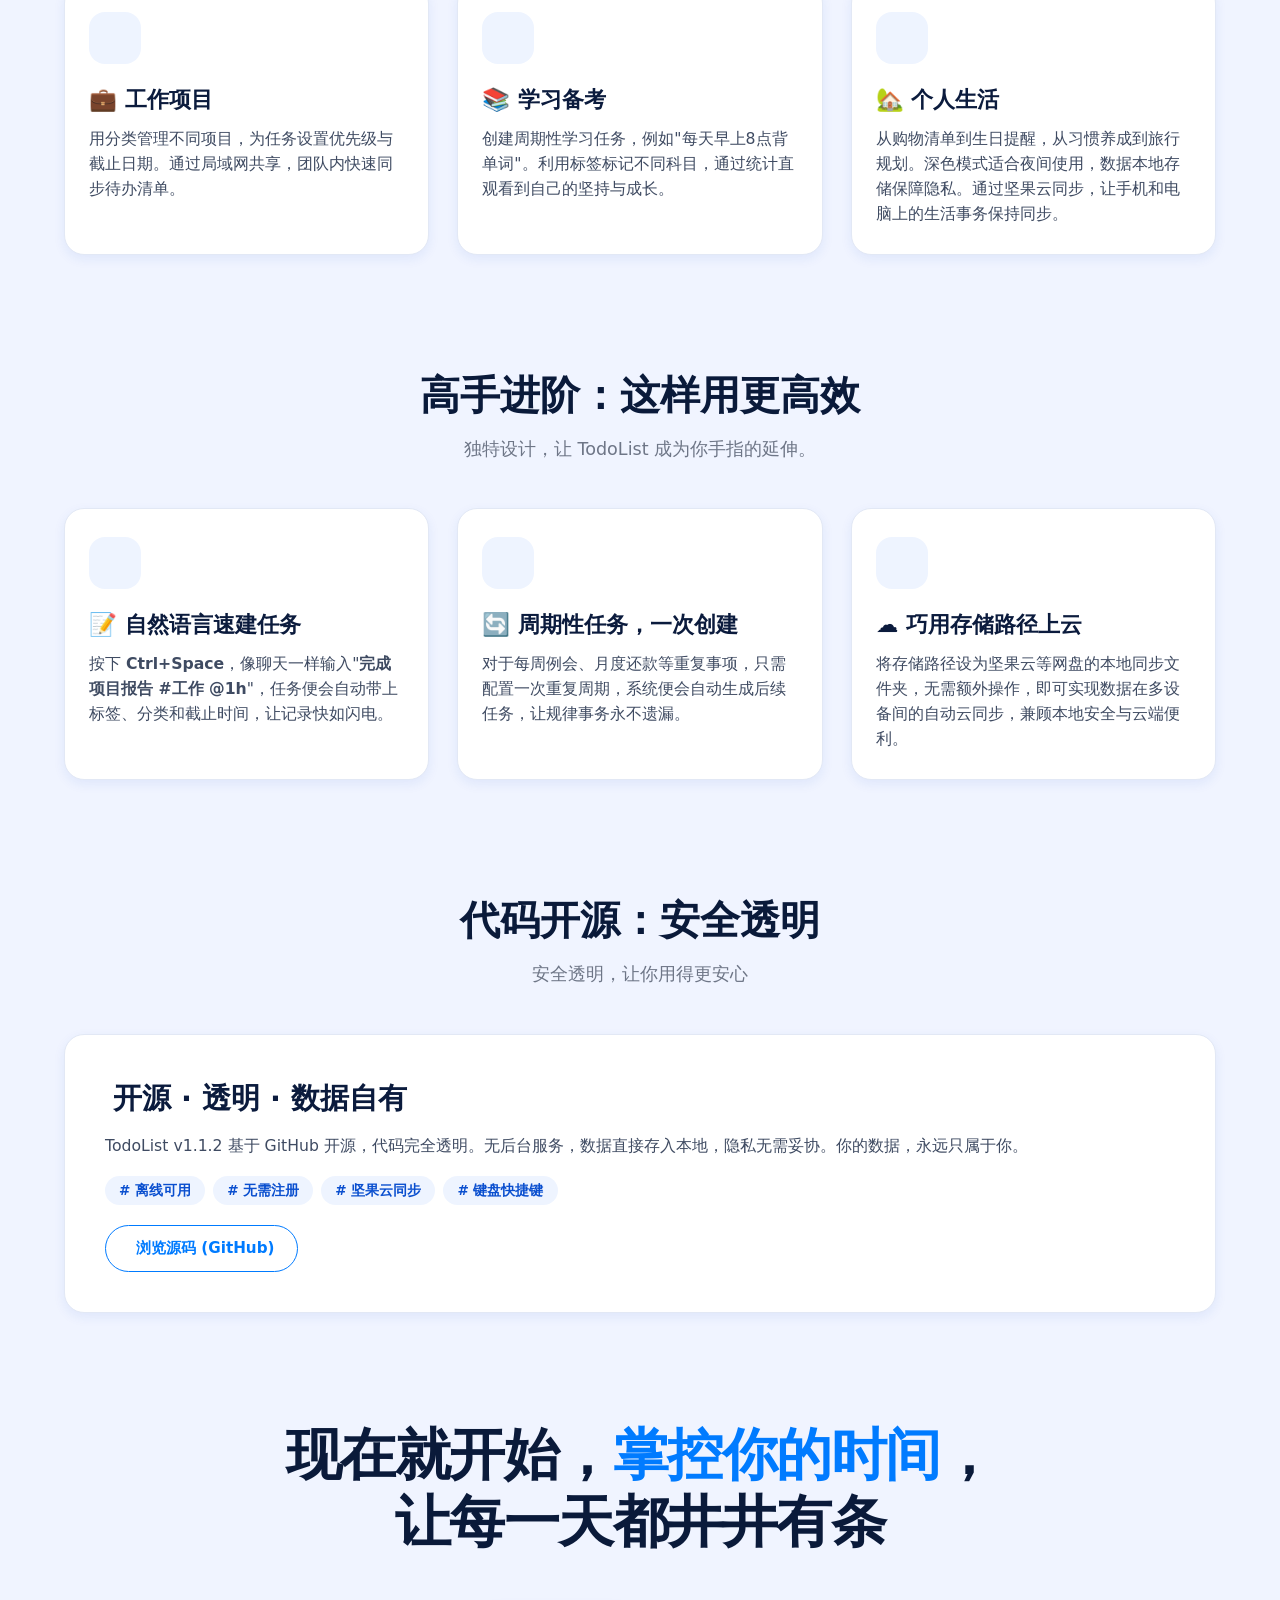
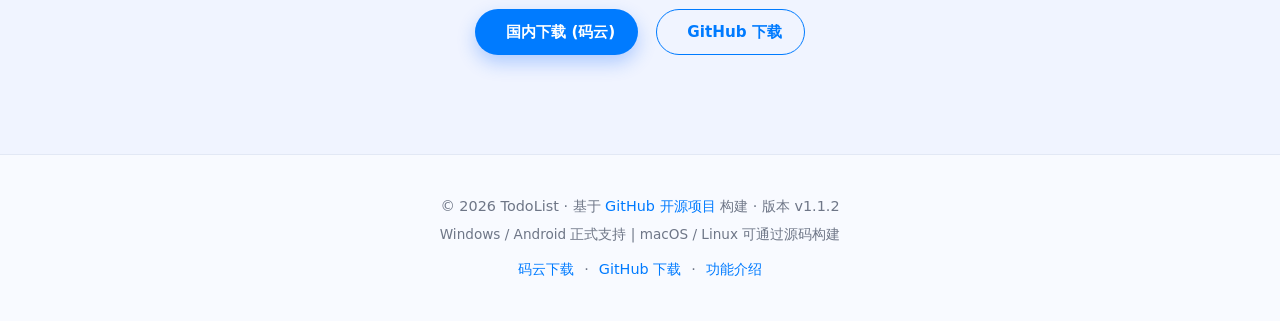
==== commit 2ace6e7e: "docs: update GitHub Pages for release v1.1.2." ====
--- a/docs/index.html
+++ b/docs/index.html
@@ -6,7 +6,7 @@
     <meta name="viewport" content="width=device-width, initial-scale=1.0, maximum-scale=5.0, user-scalable=yes">
     <title>TodoList - 极简待办 · 数据自有 · 开源高效</title>
     <link href="https://cdn.jsdelivr.net/npm/remixicon@4.1.0/fonts/remixicon.css" rel="stylesheet"/>
-    <link rel="icon" type="image/x-icon" href="/docs/favicon.ico">
+    <link rel="icon" type="image/x-icon" href="favicon.ico">
     <style>
         /* ===================================
            TodoList 官网样式 - 蓝色主题
@@ -607,8 +607,8 @@
                 <a href="#tips">效率秘籍</a>
                 <a href="features.html" target="_blank" rel="noopener noreferrer">功能介绍</a>
                 <a href="#oss">代码开源</a>
-                <a href="https://github.com/TangIsLearning/TodoList/releases/tag/v1.1.1" target="_blank"
-                   class="btn btn-outline btn-sm">v1.1.1 下载</a>
+                <a href="https://github.com/TangIsLearning/TodoList/releases/tag/v1.1.2" target="_blank"
+                   class="btn btn-outline btn-sm">v1.1.2 下载</a>
             </div>
         </div>
     </nav>
@@ -627,11 +627,11 @@
             </p>
 
             <div class="hero-buttons">
-                <a href="https://gitee.com/tang-is-learnig/TodoList/releases/tag/v1.1.1" target="_blank"
+                <a href="https://gitee.com/tang-is-learnig/TodoList/releases/tag/v1.1.2" target="_blank"
                    class="btn btn-primary">
                     <i class="ri-download-2-line"></i> 国内下载 (码云)
                 </a>
-                <a href="https://github.com/TangIsLearning/TodoList/releases/tag/v1.1.1" target="_blank"
+                <a href="https://github.com/TangIsLearning/TodoList/releases/tag/v1.1.2" target="_blank"
                    class="btn btn-outline">
                     <i class="ri-github-fill"></i> GitHub 下载
                 </a>
@@ -768,7 +768,7 @@
             <div class="oss-highlight">
                 <div class="oss-text">
                     <h3><i class="ri-open-source-line icon-blue"></i> 开源 · 透明 · 数据自有</h3>
-                    <p>TodoList v1.1.1 基于 GitHub
+                    <p>TodoList v1.1.2 基于 GitHub
                         开源，代码完全透明。无后台服务，数据直接存入本地，隐私无需妥协。你的数据，永远只属于你。</p>
                     <div class="tag-list">
                         <span class="tag"># 离线可用</span>
@@ -821,11 +821,11 @@
                 现在就开始，<span class="hero-highlight">掌控你的时间</span>，让每一天都井井有条
             </h1>
             <div class="hero-buttons">
-                <a href="https://gitee.com/tang-is-learnig/TodoList/releases/tag/v1.1.1" target="_blank"
+                <a href="https://gitee.com/tang-is-learnig/TodoList/releases/tag/v1.1.2" target="_blank"
                    class="btn btn-primary">
                     <i class="ri-download-2-line"></i> 国内下载 (码云)
                 </a>
-                <a href="https://github.com/TangIsLearning/TodoList/releases/tag/v1.1.1" target="_blank"
+                <a href="https://github.com/TangIsLearning/TodoList/releases/tag/v1.1.2" target="_blank"
                    class="btn btn-outline">
                     <i class="ri-github-fill"></i> GitHub 下载
                 </a>
@@ -838,14 +838,14 @@
         <div class="footer-inner">
             <p>© 2026 TodoList · 基于 <a href="https://github.com/TangIsLearning/TodoList" target="_blank">GitHub
                 开源项目</a>
-                构建 · 版本 v1.1.1</p>
+                构建 · 版本 v1.1.2</p>
             <p class="footer-sub">Windows / Android 正式支持 | macOS / Linux 可通过源码构建</p>
             <p class="footer-links">
-                <a href="https://gitee.com/tang-is-learnig/TodoList/releases/tag/v1.1.1" target="_blank">
+                <a href="https://gitee.com/tang-is-learnig/TodoList/releases/tag/v1.1.2" target="_blank">
                     <i class="ri-download-cloud-2-line"></i> 码云下载
                 </a>
                 <span>·</span>
-                <a href="https://github.com/TangIsLearning/TodoList/releases/tag/v1.1.1" target="_blank">
+                <a href="https://github.com/TangIsLearning/TodoList/releases/tag/v1.1.2" target="_blank">
                     <i class="ri-github-fill"></i> GitHub 下载
                 </a>
                 <span>·</span>
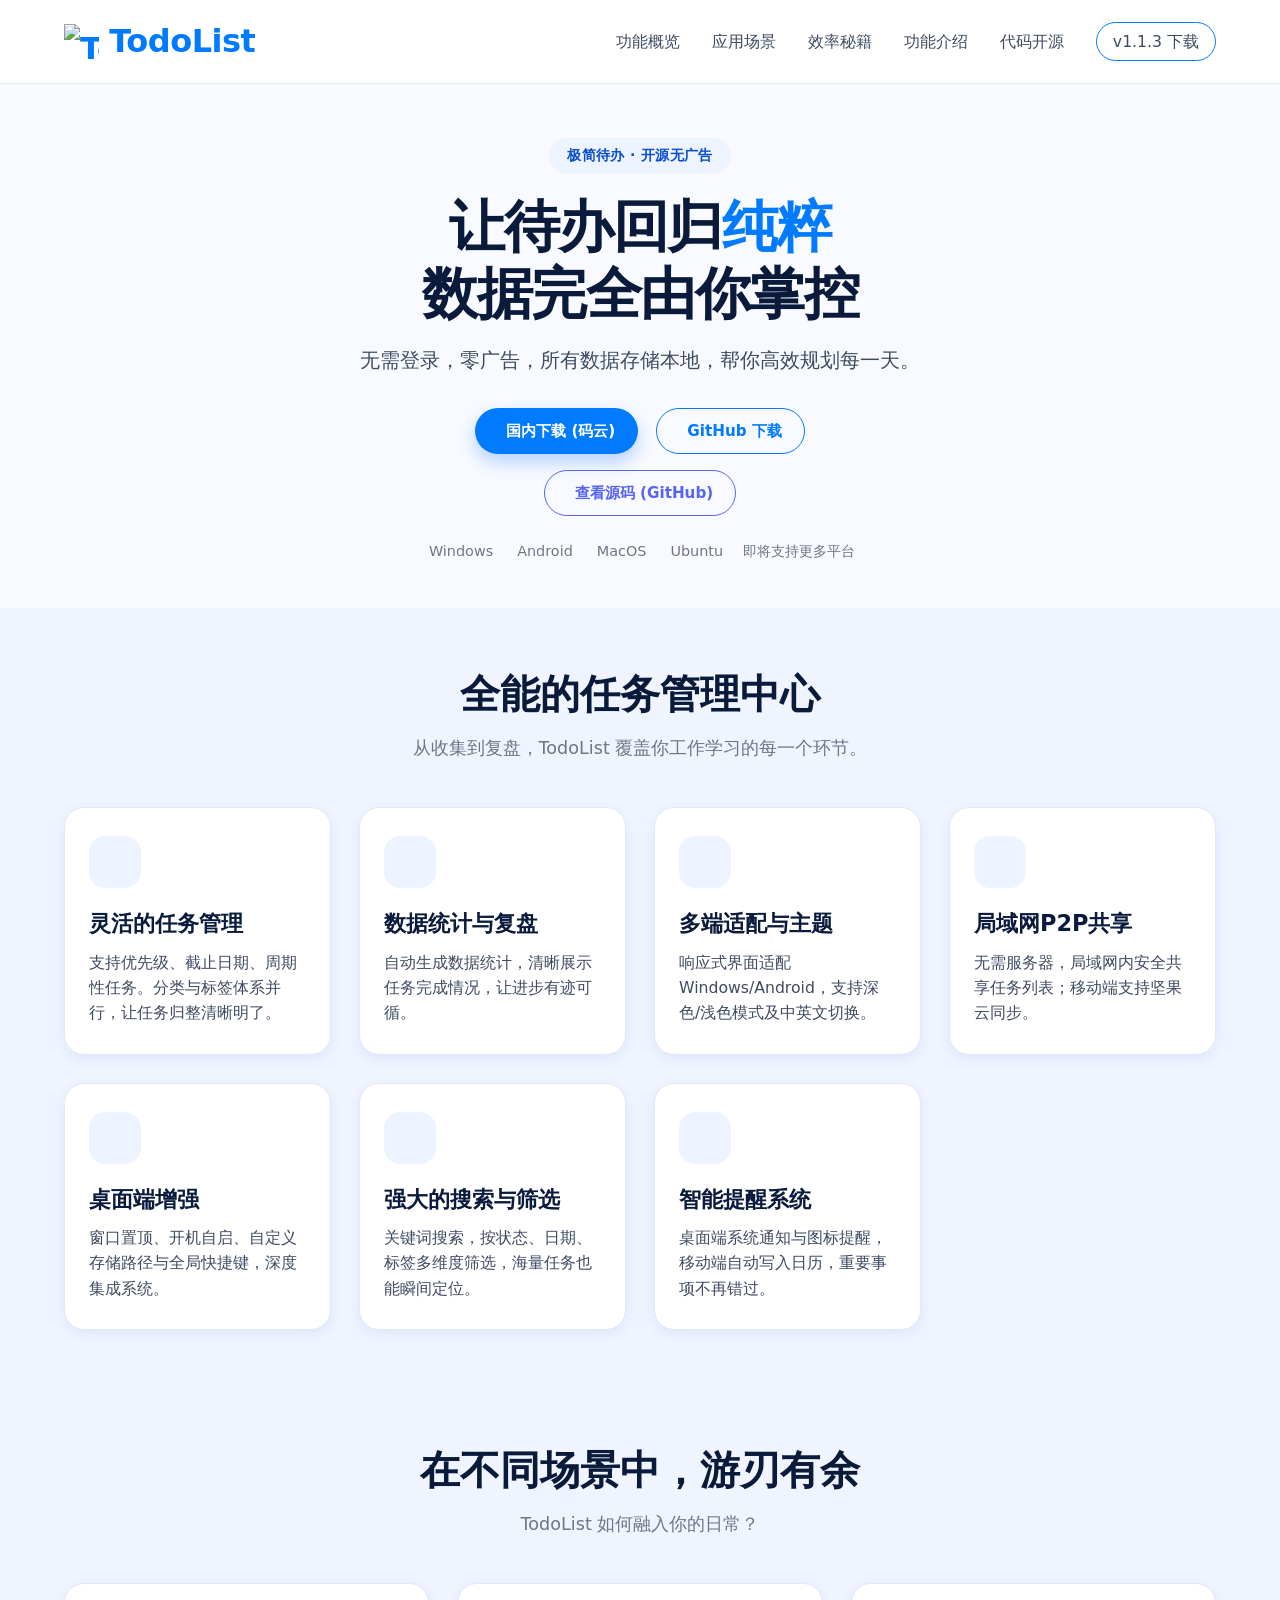
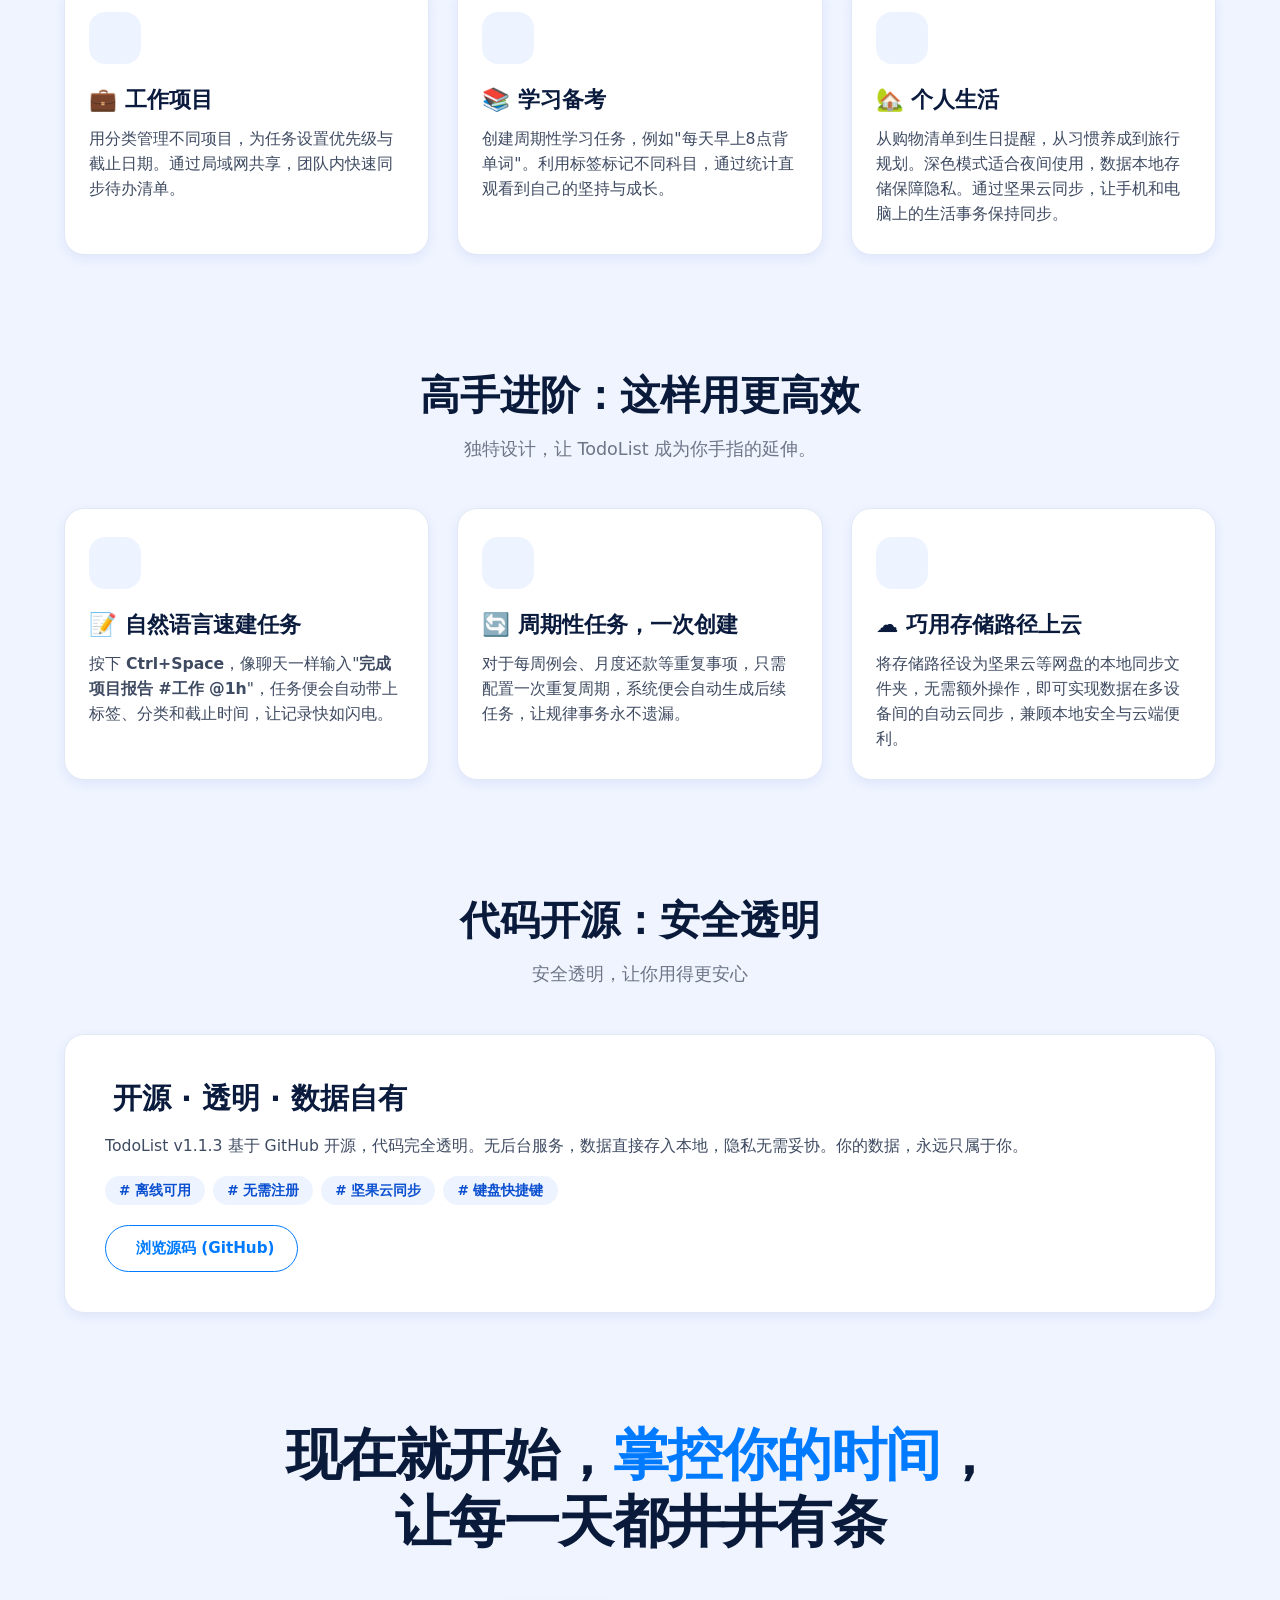
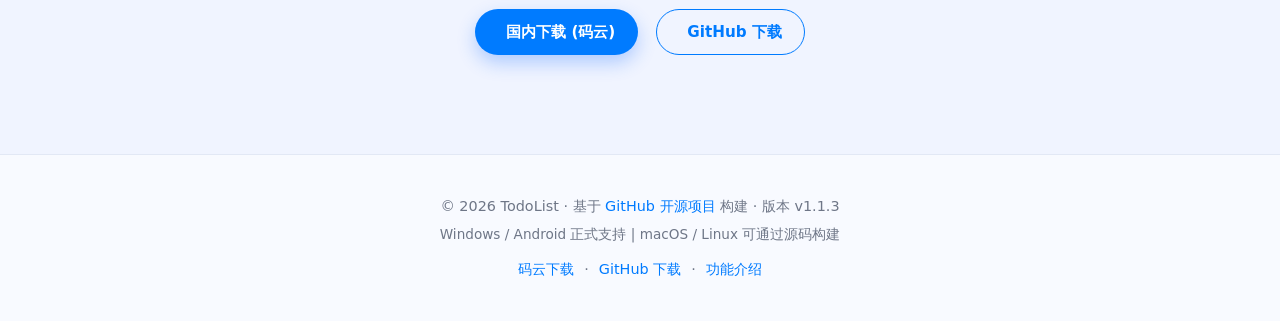
==== commit 170aec7a: "docs: update GitHub Pages for release v1.1.3." ====
--- a/docs/index.html
+++ b/docs/index.html
@@ -607,8 +607,8 @@
                 <a href="#tips">效率秘籍</a>
                 <a href="features.html" target="_blank" rel="noopener noreferrer">功能介绍</a>
                 <a href="#oss">代码开源</a>
-                <a href="https://github.com/TangIsLearning/TodoList/releases/tag/v1.1.2" target="_blank"
-                   class="btn btn-outline btn-sm">v1.1.2 下载</a>
+                <a href="https://github.com/TangIsLearning/TodoList/releases/tag/v1.1.3" target="_blank"
+                   class="btn btn-outline btn-sm">v1.1.3 下载</a>
             </div>
         </div>
     </nav>
@@ -627,11 +627,11 @@
             </p>
 
             <div class="hero-buttons">
-                <a href="https://gitee.com/tang-is-learnig/TodoList/releases/tag/v1.1.2" target="_blank"
+                <a href="https://gitee.com/tang-is-learnig/TodoList/releases/tag/v1.1.3" target="_blank"
                    class="btn btn-primary">
                     <i class="ri-download-2-line"></i> 国内下载 (码云)
                 </a>
-                <a href="https://github.com/TangIsLearning/TodoList/releases/tag/v1.1.2" target="_blank"
+                <a href="https://github.com/TangIsLearning/TodoList/releases/tag/v1.1.3" target="_blank"
                    class="btn btn-outline">
                     <i class="ri-github-fill"></i> GitHub 下载
                 </a>
@@ -768,7 +768,7 @@
             <div class="oss-highlight">
                 <div class="oss-text">
                     <h3><i class="ri-open-source-line icon-blue"></i> 开源 · 透明 · 数据自有</h3>
-                    <p>TodoList v1.1.2 基于 GitHub
+                    <p>TodoList v1.1.3 基于 GitHub
                         开源，代码完全透明。无后台服务，数据直接存入本地，隐私无需妥协。你的数据，永远只属于你。</p>
                     <div class="tag-list">
                         <span class="tag"># 离线可用</span>
@@ -821,11 +821,11 @@
                 现在就开始，<span class="hero-highlight">掌控你的时间</span>，让每一天都井井有条
             </h1>
             <div class="hero-buttons">
-                <a href="https://gitee.com/tang-is-learnig/TodoList/releases/tag/v1.1.2" target="_blank"
+                <a href="https://gitee.com/tang-is-learnig/TodoList/releases/tag/v1.1.3" target="_blank"
                    class="btn btn-primary">
                     <i class="ri-download-2-line"></i> 国内下载 (码云)
                 </a>
-                <a href="https://github.com/TangIsLearning/TodoList/releases/tag/v1.1.2" target="_blank"
+                <a href="https://github.com/TangIsLearning/TodoList/releases/tag/v1.1.3" target="_blank"
                    class="btn btn-outline">
                     <i class="ri-github-fill"></i> GitHub 下载
                 </a>
@@ -838,14 +838,14 @@
         <div class="footer-inner">
             <p>© 2026 TodoList · 基于 <a href="https://github.com/TangIsLearning/TodoList" target="_blank">GitHub
                 开源项目</a>
-                构建 · 版本 v1.1.2</p>
+                构建 · 版本 v1.1.3</p>
             <p class="footer-sub">Windows / Android 正式支持 | macOS / Linux 可通过源码构建</p>
             <p class="footer-links">
-                <a href="https://gitee.com/tang-is-learnig/TodoList/releases/tag/v1.1.2" target="_blank">
+                <a href="https://gitee.com/tang-is-learnig/TodoList/releases/tag/v1.1.3" target="_blank">
                     <i class="ri-download-cloud-2-line"></i> 码云下载
                 </a>
                 <span>·</span>
-                <a href="https://github.com/TangIsLearning/TodoList/releases/tag/v1.1.2" target="_blank">
+                <a href="https://github.com/TangIsLearning/TodoList/releases/tag/v1.1.3" target="_blank">
                     <i class="ri-github-fill"></i> GitHub 下载
                 </a>
                 <span>·</span>
